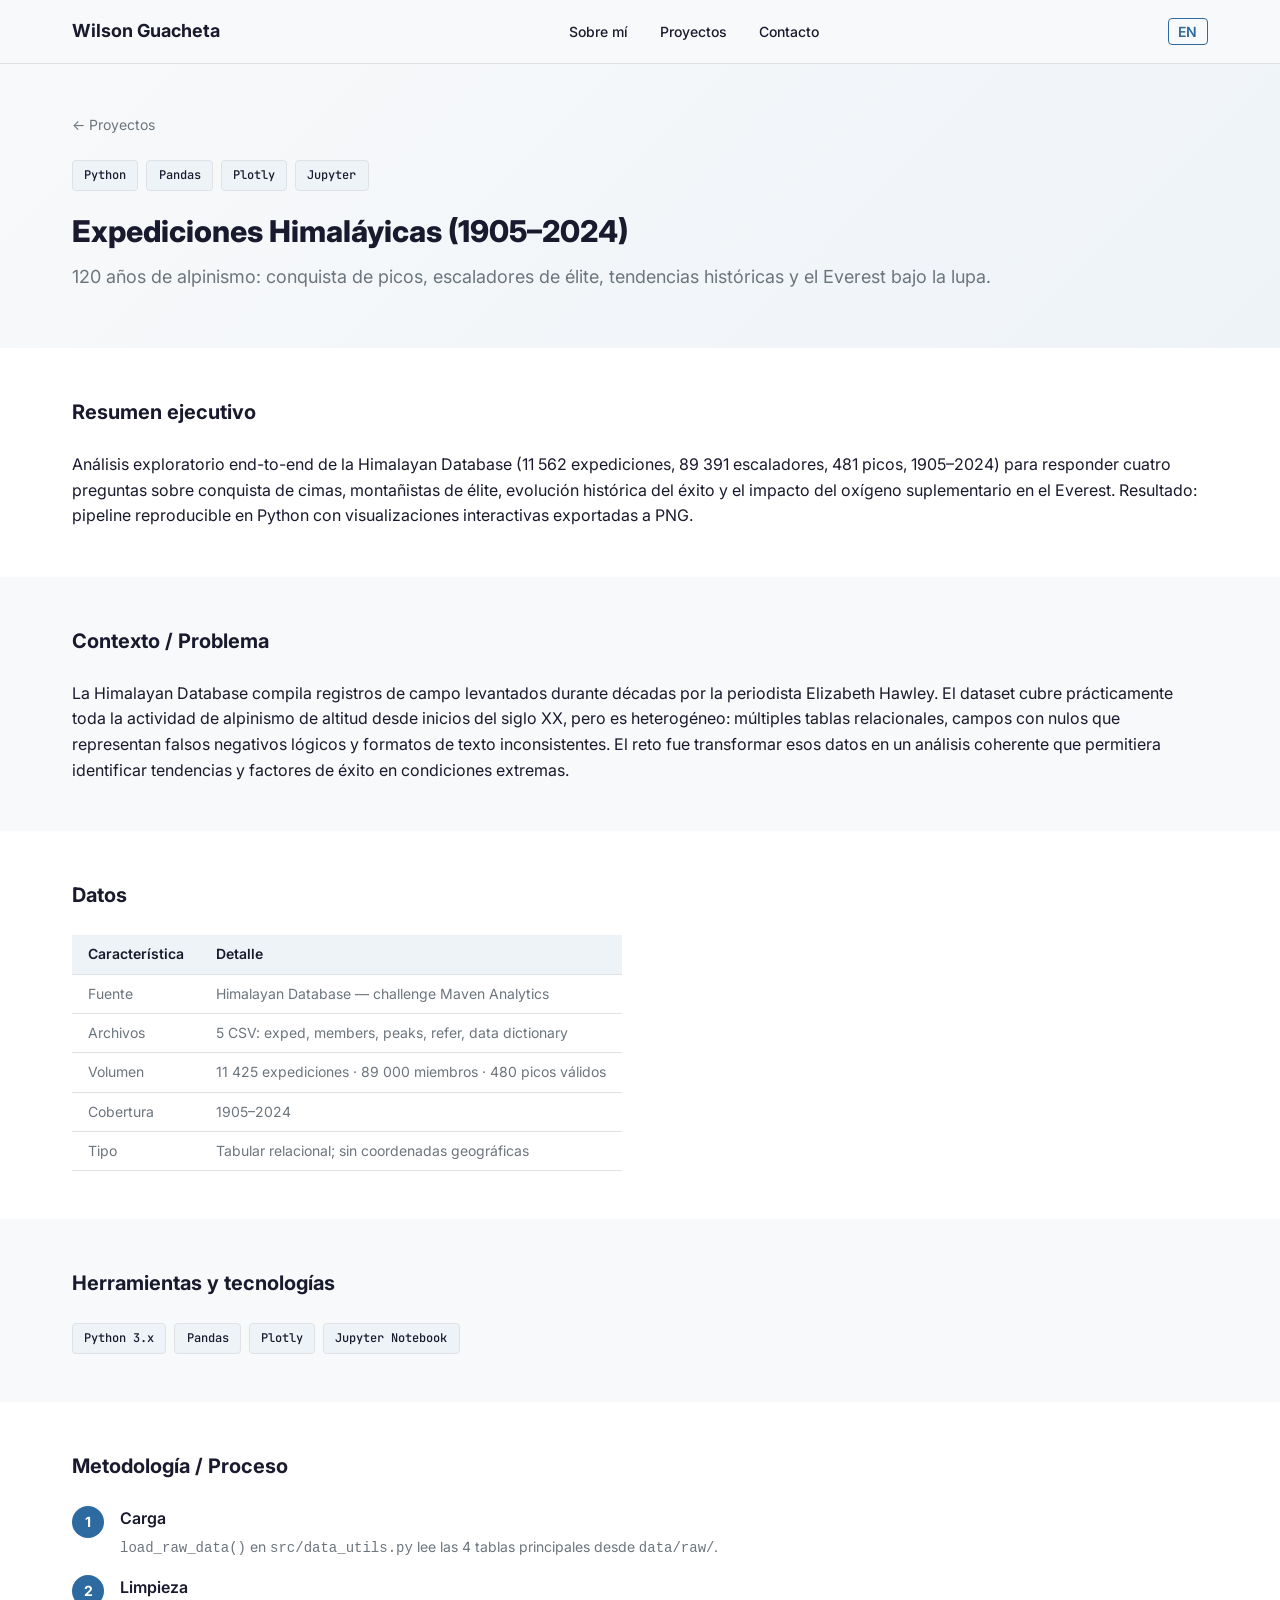
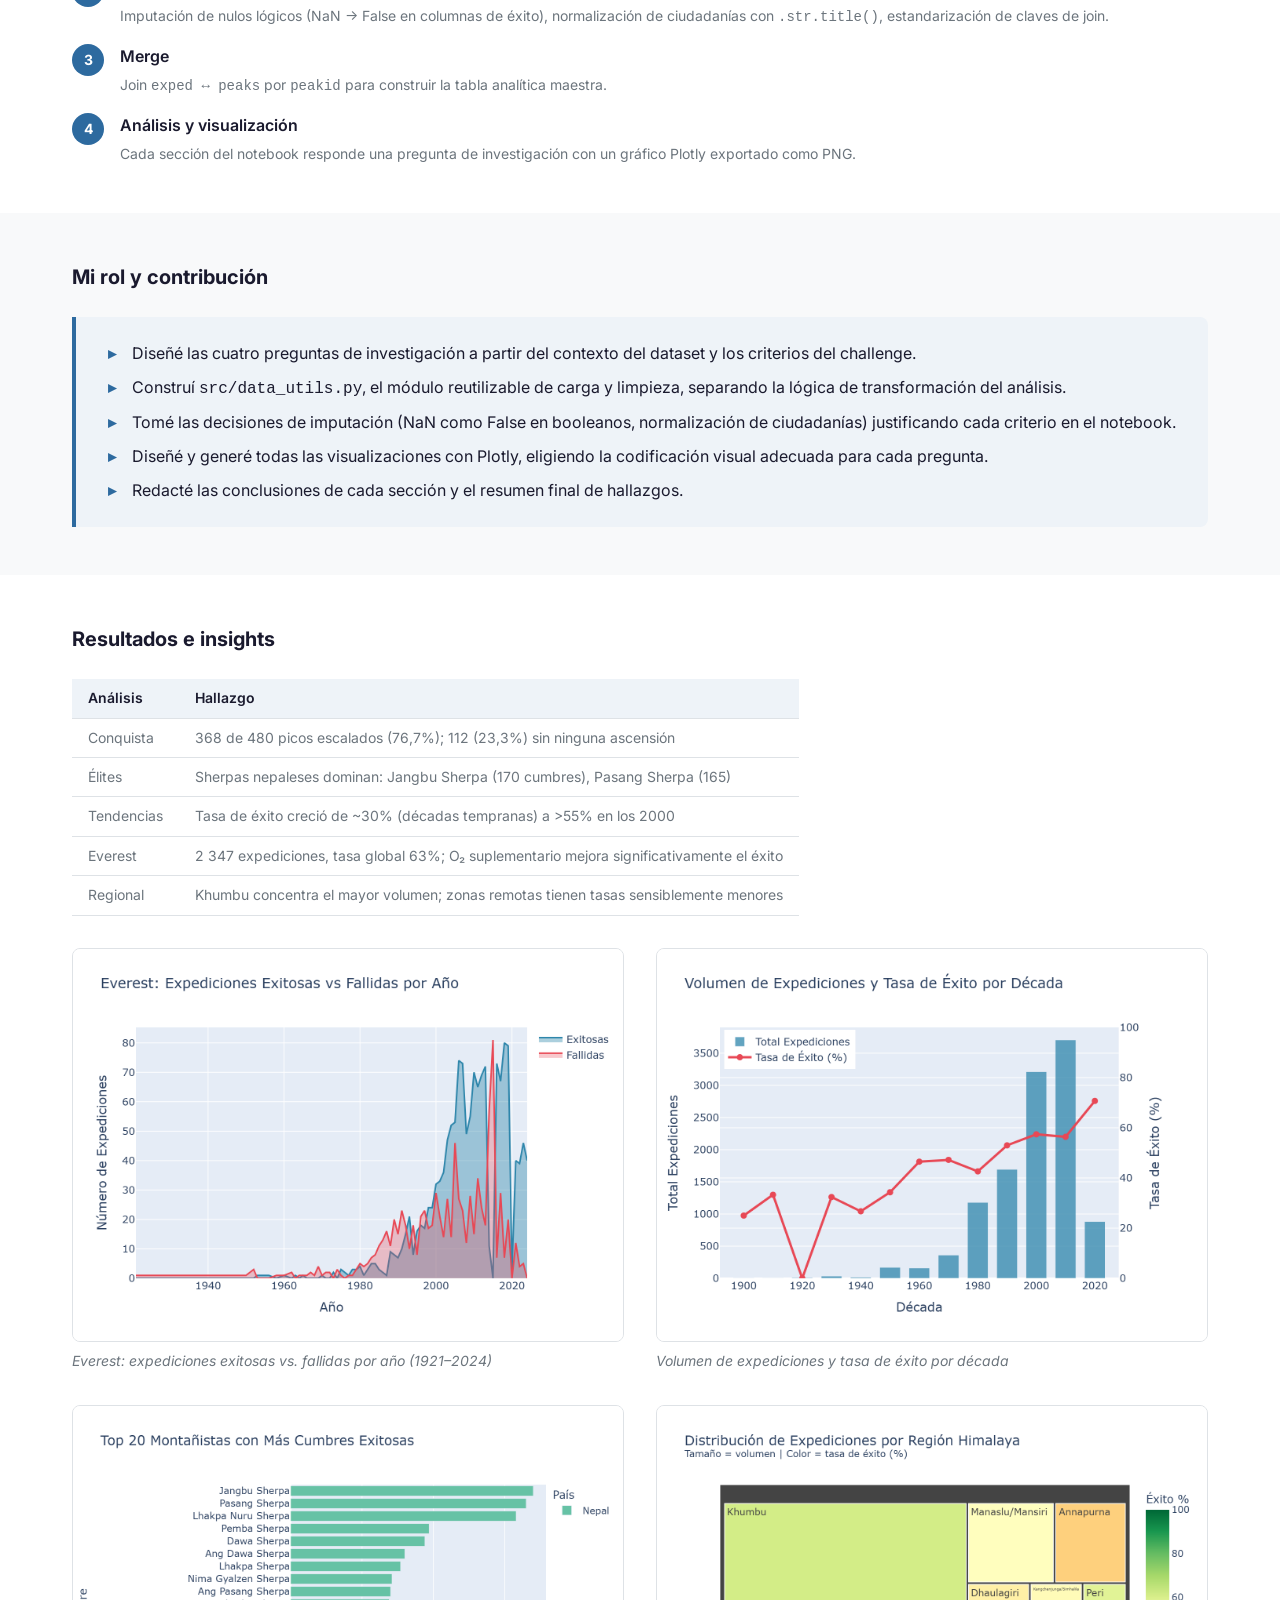
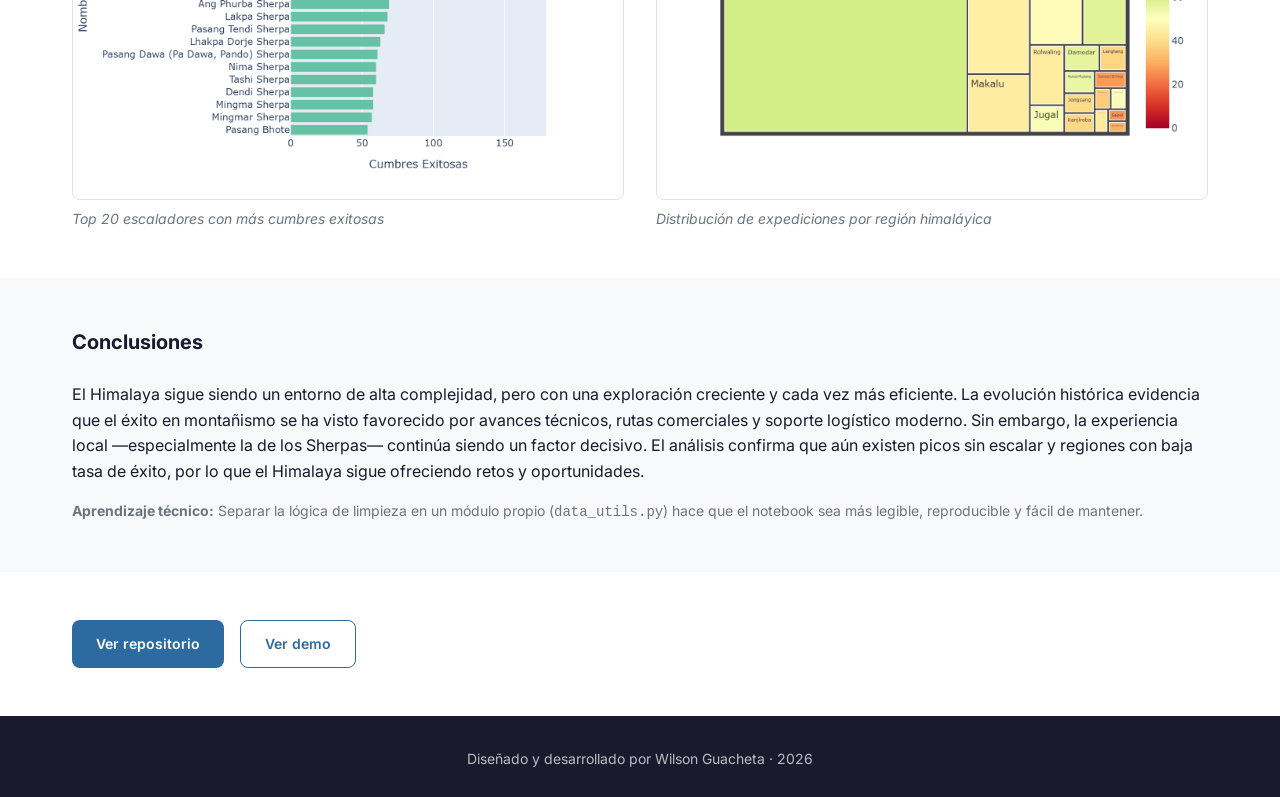
==== projects/proyecto-1.html @ d0954f60 "Initial commit: My portfolio in GitHub Pages" ====
<!DOCTYPE html>
<html lang="es">
<head>
  <meta charset="UTF-8" />
  <meta name="viewport" content="width=device-width, initial-scale=1.0" />
  <meta name="description" content="Caso de estudio: Análisis de 120 años de expediciones himaláyicas (1905–2024) con Python, Pandas y Plotly." />
  <title>Expediciones Himaláyicas — Wilson Guacheta</title>
  <link rel="preconnect" href="https://fonts.googleapis.com" />
  <link rel="preconnect" href="https://fonts.gstatic.com" crossorigin />
  <link href="https://fonts.googleapis.com/css2?family=Inter:wght@400;500;600;700;800&family=JetBrains+Mono:wght@400;500&display=swap" rel="stylesheet" />
  <link rel="stylesheet" href="../assets/css/styles.css" />
</head>
<body>

  <a href="#main" class="skip-link">Saltar al contenido</a>

  <!-- NAV -->
  <nav class="nav" id="main-nav" aria-label="Navegación principal">
    <div class="container nav__inner">
      <a href="../index.html" class="nav__logo">Wilson Guacheta</a>
      <ul class="nav__links" role="list">
        <li><a href="../index.html#about"    data-i18n="nav.about">Sobre mí</a></li>
        <li><a href="../index.html#projects" data-i18n="nav.projects">Proyectos</a></li>
        <li><a href="../index.html#contact"  data-i18n="nav.contact">Contacto</a></li>
      </ul>
      <div class="nav__actions">
        <button id="lang-toggle" aria-label="Switch language">EN</button>
        <button class="nav__hamburger" id="nav-hamburger" aria-expanded="false" aria-label="Abrir menú">
          <span></span><span></span><span></span>
        </button>
      </div>
    </div>
  </nav>

  <main id="main">

    <!-- HERO DEL CASO -->
    <header class="case-hero">
      <div class="container">
        <a href="../index.html#projects" class="case-hero__back" data-i18n="case.back">← Proyectos</a>
        <div class="badge-group" style="margin-bottom: 1rem;">
          <span class="badge">Python</span>
          <span class="badge">Pandas</span>
          <span class="badge">Plotly</span>
          <span class="badge">Jupyter</span>
        </div>
        <h1 class="case-hero__title">Expediciones Himaláyicas (1905–2024)</h1>
        <p class="case-hero__tagline">120 años de alpinismo: conquista de picos, escaladores de élite, tendencias históricas y el Everest bajo la lupa.</p>
      </div>
    </header>

    <!-- 1. RESUMEN EJECUTIVO -->
    <section class="case-section">
      <div class="container">
        <h2 class="case-section__title" data-i18n="case.summary">Resumen ejecutivo</h2>
        <p>Análisis exploratorio end-to-end de la Himalayan Database (11 562 expediciones, 89 391 escaladores, 481 picos, 1905–2024) para responder cuatro preguntas sobre conquista de cimas, montañistas de élite, evolución histórica del éxito y el impacto del oxígeno suplementario en el Everest. Resultado: pipeline reproducible en Python con visualizaciones interactivas exportadas a PNG.</p>
      </div>
    </section>

    <!-- 2. CONTEXTO / PROBLEMA -->
    <section class="case-section">
      <div class="container">
        <h2 class="case-section__title" data-i18n="case.context">Contexto / Problema</h2>
        <p>La Himalayan Database compila registros de campo levantados durante décadas por la periodista Elizabeth Hawley. El dataset cubre prácticamente toda la actividad de alpinismo de altitud desde inicios del siglo XX, pero es heterogéneo: múltiples tablas relacionales, campos con nulos que representan falsos negativos lógicos y formatos de texto inconsistentes. El reto fue transformar esos datos en un análisis coherente que permitiera identificar tendencias y factores de éxito en condiciones extremas.</p>
      </div>
    </section>

    <!-- 3. DATOS -->
    <section class="case-section">
      <div class="container">
        <h2 class="case-section__title" data-i18n="case.data">Datos</h2>
        <div style="overflow-x: auto;">
          <table class="data-table">
            <thead>
              <tr><th>Característica</th><th>Detalle</th></tr>
            </thead>
            <tbody>
              <tr><td>Fuente</td><td>Himalayan Database — challenge Maven Analytics</td></tr>
              <tr><td>Archivos</td><td>5 CSV: exped, members, peaks, refer, data dictionary</td></tr>
              <tr><td>Volumen</td><td>11 425 expediciones · 89 000 miembros · 480 picos válidos</td></tr>
              <tr><td>Cobertura</td><td>1905–2024</td></tr>
              <tr><td>Tipo</td><td>Tabular relacional; sin coordenadas geográficas</td></tr>
            </tbody>
          </table>
        </div>
      </div>
    </section>

    <!-- 4. HERRAMIENTAS -->
    <section class="case-section">
      <div class="container">
        <h2 class="case-section__title" data-i18n="case.tools">Herramientas y tecnologías</h2>
        <div class="badge-group">
          <span class="badge">Python 3.x</span>
          <span class="badge">Pandas</span>
          <span class="badge">Plotly</span>
          <span class="badge">Jupyter Notebook</span>
        </div>
      </div>
    </section>

    <!-- 5. METODOLOGÍA -->
    <section class="case-section">
      <div class="container">
        <h2 class="case-section__title" data-i18n="case.method">Metodología / Proceso</h2>
        <div class="steps">
          <div class="step">
            <div class="step__number">1</div>
            <div class="step__content">
              <p class="step__label">Carga</p>
              <p class="step__desc"><code>load_raw_data()</code> en <code>src/data_utils.py</code> lee las 4 tablas principales desde <code>data/raw/</code>.</p>
            </div>
          </div>
          <div class="step">
            <div class="step__number">2</div>
            <div class="step__content">
              <p class="step__label">Limpieza</p>
              <p class="step__desc">Imputación de nulos lógicos (NaN → False en columnas de éxito), normalización de ciudadanías con <code>.str.title()</code>, estandarización de claves de join.</p>
            </div>
          </div>
          <div class="step">
            <div class="step__number">3</div>
            <div class="step__content">
              <p class="step__label">Merge</p>
              <p class="step__desc">Join <code>exped ↔ peaks</code> por <code>peakid</code> para construir la tabla analítica maestra.</p>
            </div>
          </div>
          <div class="step">
            <div class="step__number">4</div>
            <div class="step__content">
              <p class="step__label">Análisis y visualización</p>
              <p class="step__desc">Cada sección del notebook responde una pregunta de investigación con un gráfico Plotly exportado como PNG.</p>
            </div>
          </div>
        </div>
      </div>
    </section>

    <!-- 6. MI ROL -->
    <section class="case-section">
      <div class="container">
        <h2 class="case-section__title" data-i18n="case.role">Mi rol y contribución</h2>
        <div class="role-box">
          <ul>
            <li>Diseñé las cuatro preguntas de investigación a partir del contexto del dataset y los criterios del challenge.</li>
            <li>Construí <code>src/data_utils.py</code>, el módulo reutilizable de carga y limpieza, separando la lógica de transformación del análisis.</li>
            <li>Tomé las decisiones de imputación (NaN como False en booleanos, normalización de ciudadanías) justificando cada criterio en el notebook.</li>
            <li>Diseñé y generé todas las visualizaciones con Plotly, eligiendo la codificación visual adecuada para cada pregunta.</li>
            <li>Redacté las conclusiones de cada sección y el resumen final de hallazgos.</li>
          </ul>
        </div>
      </div>
    </section>

    <!-- 7. RESULTADOS -->
    <section class="case-section">
      <div class="container">
        <h2 class="case-section__title" data-i18n="case.results">Resultados e insights</h2>

        <div style="overflow-x: auto; margin-bottom: 2rem;">
          <table class="data-table">
            <thead>
              <tr><th>Análisis</th><th>Hallazgo</th></tr>
            </thead>
            <tbody>
              <tr><td>Conquista</td><td>368 de 480 picos escalados (76,7%); 112 (23,3%) sin ninguna ascensión</td></tr>
              <tr><td>Élites</td><td>Sherpas nepaleses dominan: Jangbu Sherpa (170 cumbres), Pasang Sherpa (165)</td></tr>
              <tr><td>Tendencias</td><td>Tasa de éxito creció de ~30% (décadas tempranas) a >55% en los 2000</td></tr>
              <tr><td>Everest</td><td>2 347 expediciones, tasa global 63%; O₂ suplementario mejora significativamente el éxito</td></tr>
              <tr><td>Regional</td><td>Khumbu concentra el mayor volumen; zonas remotas tienen tasas sensiblemente menores</td></tr>
            </tbody>
          </table>
        </div>

        <div class="results-grid">
          <div class="result-item">
            <img src="../assets/img/p1/everest_timeline.png" alt="Gráfico de área apilada: expediciones exitosas vs fallidas al Everest por año, 1921–2024" loading="lazy" />
            <p class="result-caption">Everest: expediciones exitosas vs. fallidas por año (1921–2024)</p>
          </div>
          <div class="result-item">
            <img src="../assets/img/p1/temporal_trends.png" alt="Gráfico doble eje: barras de total de expediciones y línea de tasa de éxito por década" loading="lazy" />
            <p class="result-caption">Volumen de expediciones y tasa de éxito por década</p>
          </div>
          <div class="result-item">
            <img src="../assets/img/p1/elite_climbers.png" alt="Barras horizontales: top 20 montañistas con más cumbres, dominado por Sherpas nepaleses" loading="lazy" />
            <p class="result-caption">Top 20 escaladores con más cumbres exitosas</p>
          </div>
          <div class="result-item">
            <img src="../assets/img/p1/regional_treemap.png" alt="Treemap de regiones himaláyicas: tamaño = volumen de expediciones, color = tasa de éxito" loading="lazy" />
            <p class="result-caption">Distribución de expediciones por región himaláyica</p>
          </div>
        </div>
      </div>
    </section>

    <!-- 8. CONCLUSIONES -->
    <section class="case-section">
      <div class="container">
        <h2 class="case-section__title" data-i18n="case.conclusions">Conclusiones</h2>
        <p>El Himalaya sigue siendo un entorno de alta complejidad, pero con una exploración creciente y cada vez más eficiente. La evolución histórica evidencia que el éxito en montañismo se ha visto favorecido por avances técnicos, rutas comerciales y soporte logístico moderno. Sin embargo, la experiencia local —especialmente la de los Sherpas— continúa siendo un factor decisivo. El análisis confirma que aún existen picos sin escalar y regiones con baja tasa de éxito, por lo que el Himalaya sigue ofreciendo retos y oportunidades.</p>
        <p style="margin-top: 1rem; color: var(--color-text-muted); font-size: 0.875rem;"><strong>Aprendizaje técnico:</strong> Separar la lógica de limpieza en un módulo propio (<code>data_utils.py</code>) hace que el notebook sea más legible, reproducible y fácil de mantener.</p>
      </div>
    </section>

    <!-- 9. ENLACES -->
    <section class="case-section">
      <div class="container">
        <div class="case-links">
          <a href="#" class="btn btn--primary" target="_blank" rel="noopener" data-i18n="case.links">Ver repositorio</a>
          <a href="#" class="btn btn--outline" target="_blank" rel="noopener" data-i18n="case.demo">Ver notebook</a>
        </div>
      </div>
    </section>

  </main>

  <footer class="footer">
    <div class="container">
      <p><span data-i18n="footer.copy">Wilson Guacheta</span> · <span id="year"></span></p>
    </div>
  </footer>

  <script src="../assets/js/main.js"></script>
</body>
</html>
---- assets/css/styles.css ----
/* ============================================================
   TOKENS
   ============================================================ */
:root {
  /* Colors */
  --color-bg:           #F8F9FA;
  --color-bg-alt:       #EEF3F8;
  --color-surface:      #FFFFFF;
  --color-text:         #1A1A2E;
  --color-text-muted:   #6C757D;
  --color-accent:       #2D6A9F;
  --color-accent-hover: #245A8A;
  --color-border:       #DEE2E6;

  /* Typography */
  --font-primary: 'Inter', sans-serif;
  --font-mono:    'JetBrains Mono', 'Fira Code', monospace;

  --text-xs:   0.75rem;
  --text-sm:   0.875rem;
  --text-base: 1rem;
  --text-lg:   1.125rem;
  --text-xl:   1.25rem;
  --text-2xl:  1.5rem;
  --text-3xl:  1.875rem;
  --text-4xl:  2.25rem;

  /* Spacing */
  --space-xs:  0.25rem;
  --space-sm:  0.5rem;
  --space-md:  1rem;
  --space-lg:  1.5rem;
  --space-xl:  2rem;
  --space-2xl: 3rem;
  --space-3xl: 4rem;

  /* Shape */
  --radius-sm: 4px;
  --radius-md: 8px;
  --radius-lg: 16px;

  /* Layout */
  --max-width:  1200px;
  --nav-height: 64px;

  /* Transitions */
  --transition: 0.2s ease;
}

/* ============================================================
   RESET
   ============================================================ */
*, *::before, *::after { box-sizing: border-box; margin: 0; padding: 0; }

html { scroll-behavior: smooth; font-size: 16px; }

body {
  font-family: var(--font-primary);
  background-color: var(--color-bg);
  color: var(--color-text);
  line-height: 1.6;
  -webkit-font-smoothing: antialiased;
}

img { max-width: 100%; height: auto; display: block; }

a { color: var(--color-accent); text-decoration: none; transition: color var(--transition); }
a:hover { color: var(--color-accent-hover); }

ul, ol { list-style: none; }

/* ============================================================
   LAYOUT
   ============================================================ */
.container {
  width: 100%;
  max-width: var(--max-width);
  margin-inline: auto;
  padding-inline: var(--space-md);
}

section { padding-block: var(--space-3xl); }

.section-title {
  font-size: var(--text-2xl);
  font-weight: 700;
  margin-bottom: var(--space-xl);
  position: relative;
}

.section-title::after {
  content: '';
  display: block;
  width: 40px;
  height: 3px;
  background: var(--color-accent);
  margin-top: var(--space-xs);
  border-radius: 2px;
}

/* ============================================================
   NAVIGATION
   ============================================================ */
.nav {
  position: fixed;
  top: 0;
  inset-inline: 0;
  height: var(--nav-height);
  background: rgba(248, 249, 250, 0.95);
  backdrop-filter: blur(8px);
  border-bottom: 1px solid var(--color-border);
  z-index: 1000;
}

.nav__inner {
  display: flex;
  align-items: center;
  justify-content: space-between;
  height: 100%;
}

.nav__logo {
  font-weight: 700;
  font-size: var(--text-lg);
  color: var(--color-text);
}

.nav__links {
  display: flex;
  gap: var(--space-xl);
  align-items: center;
}

.nav__links a {
  font-size: var(--text-sm);
  font-weight: 500;
  color: var(--color-text);
  transition: color var(--transition);
}

.nav__links a:hover { color: var(--color-accent); }

.nav__actions {
  display: flex;
  align-items: center;
  gap: var(--space-sm);
}

#lang-toggle {
  font-family: var(--font-primary);
  font-size: var(--text-sm);
  font-weight: 600;
  background: transparent;
  border: 1.5px solid var(--color-accent);
  color: var(--color-accent);
  padding: 0.25rem 0.6rem;
  border-radius: var(--radius-sm);
  cursor: pointer;
  transition: background var(--transition), color var(--transition);
}

#lang-toggle:hover {
  background: var(--color-accent);
  color: #fff;
}

/* Hamburger */
.nav__hamburger {
  display: none;
  flex-direction: column;
  gap: 5px;
  background: none;
  border: none;
  cursor: pointer;
  padding: var(--space-xs);
}

.nav__hamburger span {
  display: block;
  width: 24px;
  height: 2px;
  background: var(--color-text);
  border-radius: 2px;
  transition: transform var(--transition), opacity var(--transition);
}

/* Mobile nav open state */
.nav--open .nav__links {
  display: flex;
  flex-direction: column;
  position: absolute;
  top: var(--nav-height);
  inset-inline: 0;
  background: var(--color-surface);
  border-bottom: 1px solid var(--color-border);
  padding: var(--space-lg) var(--space-md);
  gap: var(--space-lg);
}

.nav--open .nav__hamburger span:nth-child(1) { transform: translateY(7px) rotate(45deg); }
.nav--open .nav__hamburger span:nth-child(2) { opacity: 0; }
.nav--open .nav__hamburger span:nth-child(3) { transform: translateY(-7px) rotate(-45deg); }

/* Scroll padding to account for fixed nav */
:target { scroll-margin-top: calc(var(--nav-height) + var(--space-lg)); }

/* Main content offset */
main { padding-top: var(--nav-height); }

/* ============================================================
   HERO
   ============================================================ */
.hero {
  min-height: calc(100vh - var(--nav-height));
  display: flex;
  align-items: center;
  background: linear-gradient(135deg, var(--color-bg) 0%, var(--color-bg-alt) 100%);
}

.hero__content { max-width: 700px; }

.hero__eyebrow {
  font-size: var(--text-sm);
  font-weight: 600;
  color: var(--color-accent);
  letter-spacing: 0.08em;
  text-transform: uppercase;
  margin-bottom: var(--space-sm);
}

.hero__title {
  font-size: clamp(var(--text-3xl), 5vw, var(--text-4xl));
  font-weight: 800;
  line-height: 1.15;
  margin-bottom: var(--space-md);
}

.hero__subtitle {
  font-size: var(--text-lg);
  color: var(--color-text-muted);
  margin-bottom: var(--space-2xl);
  max-width: 520px;
}

.hero__cta {
  display: flex;
  flex-wrap: wrap;
  gap: var(--space-md);
}

/* ============================================================
   BUTTONS
   ============================================================ */
.btn {
  display: inline-flex;
  align-items: center;
  gap: var(--space-xs);
  font-family: var(--font-primary);
  font-size: var(--text-sm);
  font-weight: 600;
  padding: 0.75rem 1.5rem;
  border-radius: var(--radius-md);
  border: none;
  cursor: pointer;
  transition: background var(--transition), color var(--transition),
              transform var(--transition), box-shadow var(--transition);
  min-height: 44px;
}

.btn--primary {
  background: var(--color-accent);
  color: #fff;
}

.btn--primary:hover {
  background: var(--color-accent-hover);
  color: #fff;
  transform: translateY(-1px);
  box-shadow: 0 4px 12px rgba(45, 106, 159, 0.3);
}

.btn--outline {
  background: transparent;
  color: var(--color-accent);
  border: 1.5px solid var(--color-accent);
}

.btn--outline:hover {
  background: var(--color-accent);
  color: #fff;
  transform: translateY(-1px);
}

/* ============================================================
   ABOUT
   ============================================================ */
.about { background: var(--color-surface); }

.about__grid {
  display: grid;
  gap: var(--space-2xl);
  align-items: center;
}

.about__photo {
  width: 200px;
  height: 200px;
  border-radius: 50%;
  object-fit: cover;
  border: 3px solid var(--color-accent);
  justify-self: center;
}

.about__text p {
  color: var(--color-text);
  margin-bottom: var(--space-md);
}

/* ============================================================
   SKILLS / BADGES
   ============================================================ */
.skills { background: var(--color-bg); }

.skills__groups { display: flex; flex-direction: column; gap: var(--space-lg); }

.skills__group-title {
  font-size: var(--text-sm);
  font-weight: 700;
  color: var(--color-text-muted);
  text-transform: uppercase;
  letter-spacing: 0.06em;
  margin-bottom: var(--space-sm);
}

.badge-group { display: flex; flex-wrap: wrap; gap: var(--space-sm); }

.badge {
  font-family: var(--font-mono);
  font-size: var(--text-xs);
  font-weight: 500;
  background: var(--color-bg-alt);
  color: var(--color-text);
  border: 1px solid var(--color-border);
  padding: 0.3rem 0.7rem;
  border-radius: var(--radius-sm);
  white-space: nowrap;
}

/* ============================================================
   PROJECTS
   ============================================================ */
.projects { background: var(--color-bg-alt); }

.projects__grid {
  display: grid;
  grid-template-columns: 1fr;
  gap: var(--space-xl);
}

.card {
  background: var(--color-surface);
  border-radius: var(--radius-lg);
  overflow: hidden;
  border: 1px solid var(--color-border);
  transition: transform var(--transition), box-shadow var(--transition);
  display: flex;
  flex-direction: column;
}

.card:hover {
  transform: translateY(-4px);
  box-shadow: 0 12px 32px rgba(26, 26, 46, 0.1);
}

.card__img {
  width: 100%;
  height: 200px;
  object-fit: cover;
  background: var(--color-bg-alt);
}

.card__img--placeholder {
  height: 200px;
  background: linear-gradient(135deg, var(--color-bg-alt) 0%, var(--color-border) 100%);
  display: flex;
  align-items: center;
  justify-content: center;
  color: var(--color-text-muted);
  font-size: var(--text-sm);
}

.card__body {
  padding: var(--space-lg);
  flex: 1;
  display: flex;
  flex-direction: column;
}

.card__tags {
  display: flex;
  flex-wrap: wrap;
  gap: var(--space-xs);
  margin-bottom: var(--space-md);
}

.card__title {
  font-size: var(--text-xl);
  font-weight: 700;
  margin-bottom: var(--space-sm);
  color: var(--color-text);
}

.card__desc {
  color: var(--color-text-muted);
  font-size: var(--text-sm);
  flex: 1;
  margin-bottom: var(--space-lg);
}

.card__footer { margin-top: auto; }

/* ============================================================
   CONTACT
   ============================================================ */
.contact { background: var(--color-surface); }

.contact__links {
  display: flex;
  flex-wrap: wrap;
  gap: var(--space-xl);
}

.contact__item {
  display: flex;
  align-items: center;
  gap: var(--space-sm);
  font-size: var(--text-base);
  color: var(--color-text);
  transition: color var(--transition);
}

.contact__item:hover { color: var(--color-accent); }

.contact__icon {
  width: 20px;
  height: 20px;
  flex-shrink: 0;
}

/* ============================================================
   FOOTER
   ============================================================ */
.footer {
  background: var(--color-text);
  color: rgba(255,255,255,0.7);
  text-align: center;
  padding-block: var(--space-xl);
  font-size: var(--text-sm);
}

.footer a { color: rgba(255,255,255,0.8); }
.footer a:hover { color: #fff; }

/* ============================================================
   CASE STUDY — used in projects/*.html
   ============================================================ */
.case-hero {
  background: linear-gradient(135deg, var(--color-bg) 0%, var(--color-bg-alt) 100%);
  padding-block: var(--space-2xl) var(--space-xl);
}

.case-hero__back {
  display: inline-flex;
  align-items: center;
  gap: var(--space-xs);
  font-size: var(--text-sm);
  color: var(--color-text-muted);
  margin-bottom: var(--space-lg);
  transition: color var(--transition);
}

.case-hero__back:hover { color: var(--color-accent); }

.case-hero__title {
  font-size: clamp(var(--text-2xl), 4vw, var(--text-3xl));
  font-weight: 800;
  margin-bottom: var(--space-sm);
}

.case-hero__tagline {
  font-size: var(--text-lg);
  color: var(--color-text-muted);
  margin-bottom: var(--space-lg);
}

.case-section { padding-block: var(--space-2xl); }
.case-section:nth-child(even) { background: var(--color-surface); }

.case-section__title {
  font-size: var(--text-xl);
  font-weight: 700;
  margin-bottom: var(--space-lg);
  color: var(--color-text);
}

/* "Mi rol" highlight box */
.role-box {
  background: var(--color-bg-alt);
  border-left: 4px solid var(--color-accent);
  border-radius: 0 var(--radius-md) var(--radius-md) 0;
  padding: var(--space-lg) var(--space-xl);
}

.role-box ul { display: flex; flex-direction: column; gap: var(--space-sm); }

.role-box li {
  position: relative;
  padding-left: var(--space-lg);
  color: var(--color-text);
  font-size: var(--text-base);
}

.role-box li::before {
  content: '▸';
  position: absolute;
  left: 0;
  color: var(--color-accent);
  font-weight: 700;
}

/* Data table */
.data-table {
  width: 100%;
  border-collapse: collapse;
  font-size: var(--text-sm);
  overflow-x: auto;
  display: block;
}

.data-table th,
.data-table td {
  padding: var(--space-sm) var(--space-md);
  text-align: left;
  border-bottom: 1px solid var(--color-border);
}

.data-table th {
  font-weight: 600;
  background: var(--color-bg-alt);
  color: var(--color-text);
}

.data-table td { color: var(--color-text-muted); }

/* Steps list */
.steps { display: flex; flex-direction: column; gap: var(--space-md); }

.step {
  display: flex;
  gap: var(--space-md);
  align-items: flex-start;
}

.step__number {
  flex-shrink: 0;
  width: 32px;
  height: 32px;
  background: var(--color-accent);
  color: #fff;
  border-radius: 50%;
  display: flex;
  align-items: center;
  justify-content: center;
  font-size: var(--text-sm);
  font-weight: 700;
}

.step__content { flex: 1; }

.step__label { font-weight: 600; margin-bottom: var(--space-xs); }

.step__desc { color: var(--color-text-muted); font-size: var(--text-sm); }

/* Result images */
.results-grid {
  display: grid;
  gap: var(--space-xl);
}

.result-item img {
  border-radius: var(--radius-md);
  border: 1px solid var(--color-border);
}

.result-caption {
  font-size: var(--text-sm);
  color: var(--color-text-muted);
  margin-top: var(--space-sm);
  font-style: italic;
}

/* Iframe maps */
.map-container {
  border-radius: var(--radius-md);
  overflow: hidden;
  border: 1px solid var(--color-border);
}

.map-container iframe {
  display: block;
  width: 100%;
}

/* Case study links */
.case-links {
  display: flex;
  flex-wrap: wrap;
  gap: var(--space-md);
}

/* ============================================================
   RESPONSIVE — TABLET (≥ 768px)
   ============================================================ */
@media (min-width: 768px) {
  .container { padding-inline: var(--space-xl); }

  .projects__grid { grid-template-columns: repeat(2, 1fr); }

  .about__grid {
    grid-template-columns: auto 1fr;
  }

  .results-grid { grid-template-columns: repeat(2, 1fr); }
}

/* ============================================================
   RESPONSIVE — DESKTOP (≥ 1024px)
   ============================================================ */
@media (min-width: 1024px) {
  .projects__grid { grid-template-columns: repeat(3, 1fr); }

  .results-grid { grid-template-columns: repeat(2, 1fr); }
}

/* ============================================================
   RESPONSIVE — MOBILE (< 768px)
   ============================================================ */
@media (max-width: 767px) {
  .nav__links { display: none; }
  .nav__hamburger { display: flex; }

  .hero__cta { flex-direction: column; }
  .hero__cta .btn { width: 100%; justify-content: center; }

  .contact__links { flex-direction: column; }

  .case-links { flex-direction: column; }
  .case-links .btn { width: 100%; justify-content: center; }
}

/* ============================================================
   ACCESSIBILITY
   ============================================================ */
.skip-link {
  position: absolute;
  top: -100%;
  left: var(--space-md);
  background: var(--color-accent);
  color: #fff;
  padding: 0.5rem 1rem;
  border-radius: 0 0 var(--radius-md) var(--radius-md);
  font-size: var(--text-sm);
  font-weight: 600;
  z-index: 9999;
  transition: top 0.15s ease;
}
.skip-link:focus { top: 0; }

:focus-visible {
  outline: 2px solid var(--color-accent);
  outline-offset: 3px;
  border-radius: var(--radius-sm);
}

@media (prefers-reduced-motion: reduce) {
  *, *::before, *::after { transition: none !important; animation: none !important; }
  html { scroll-behavior: auto; }
}
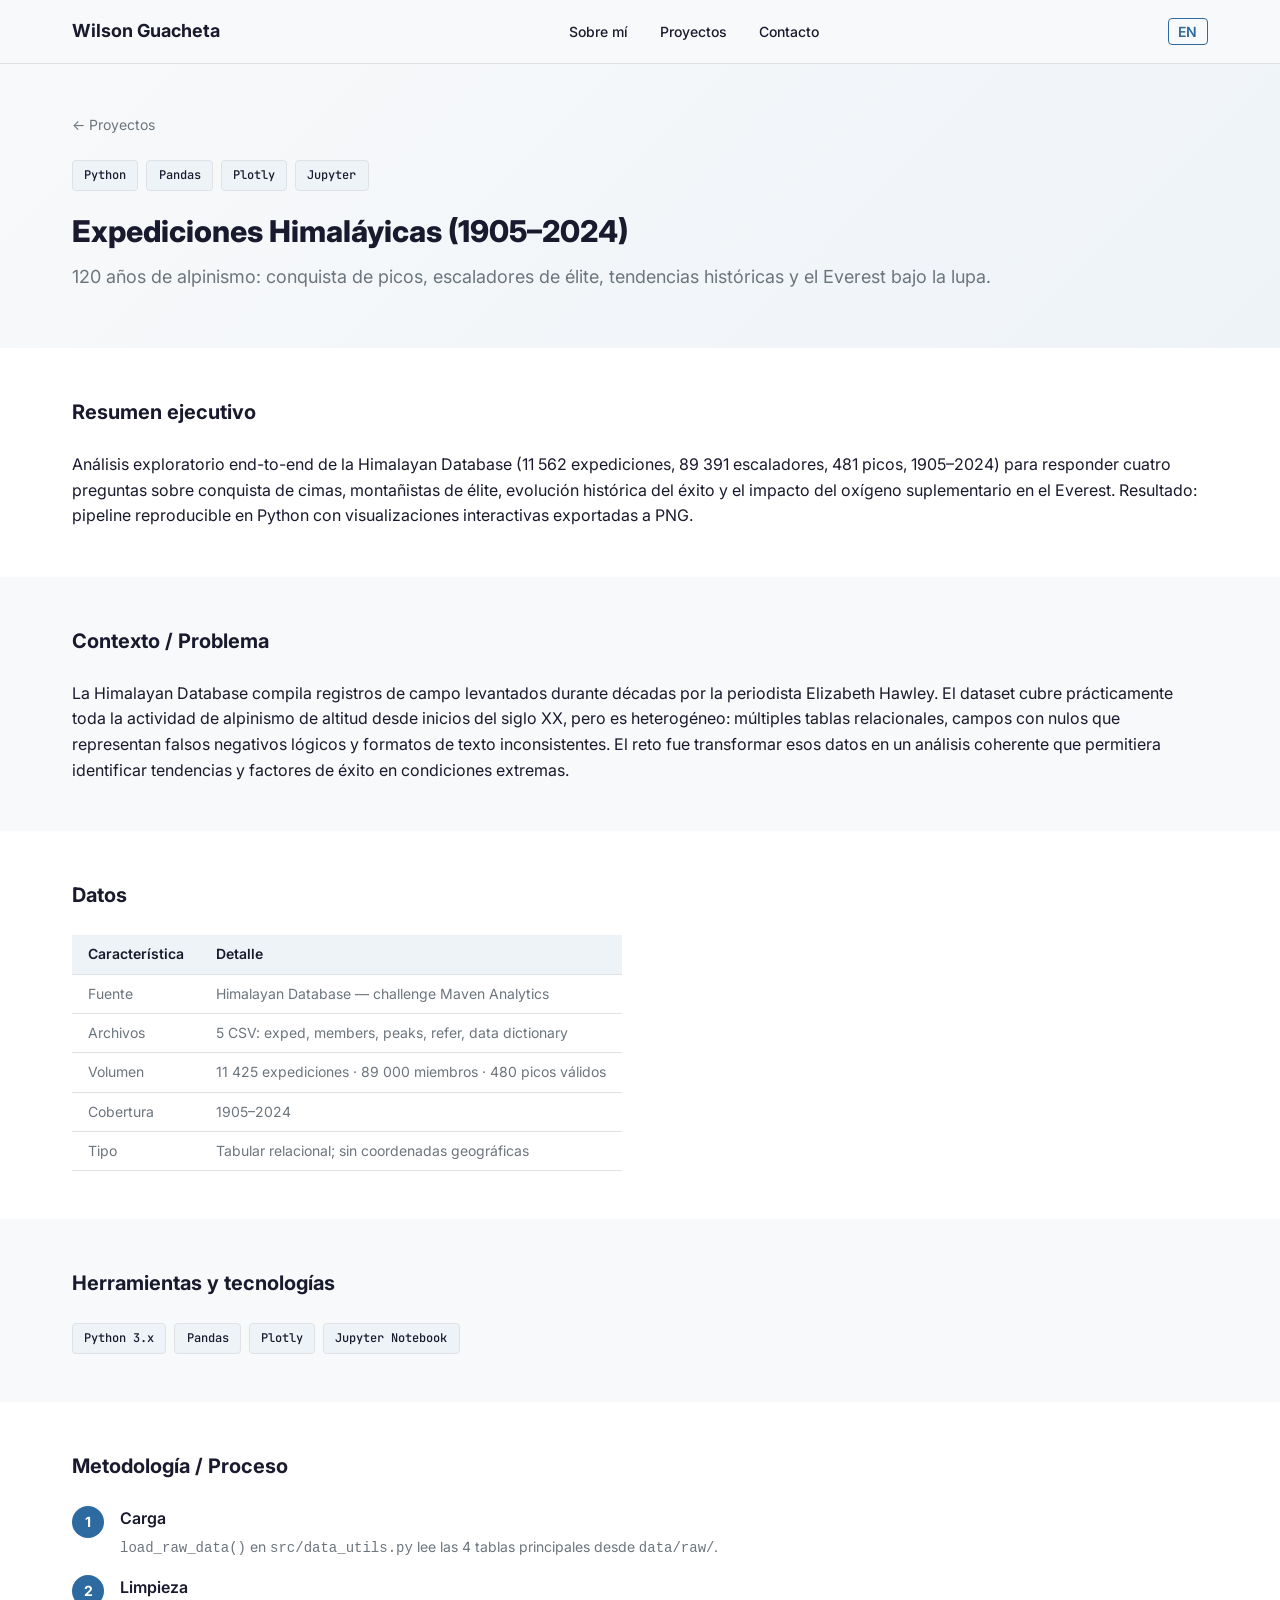
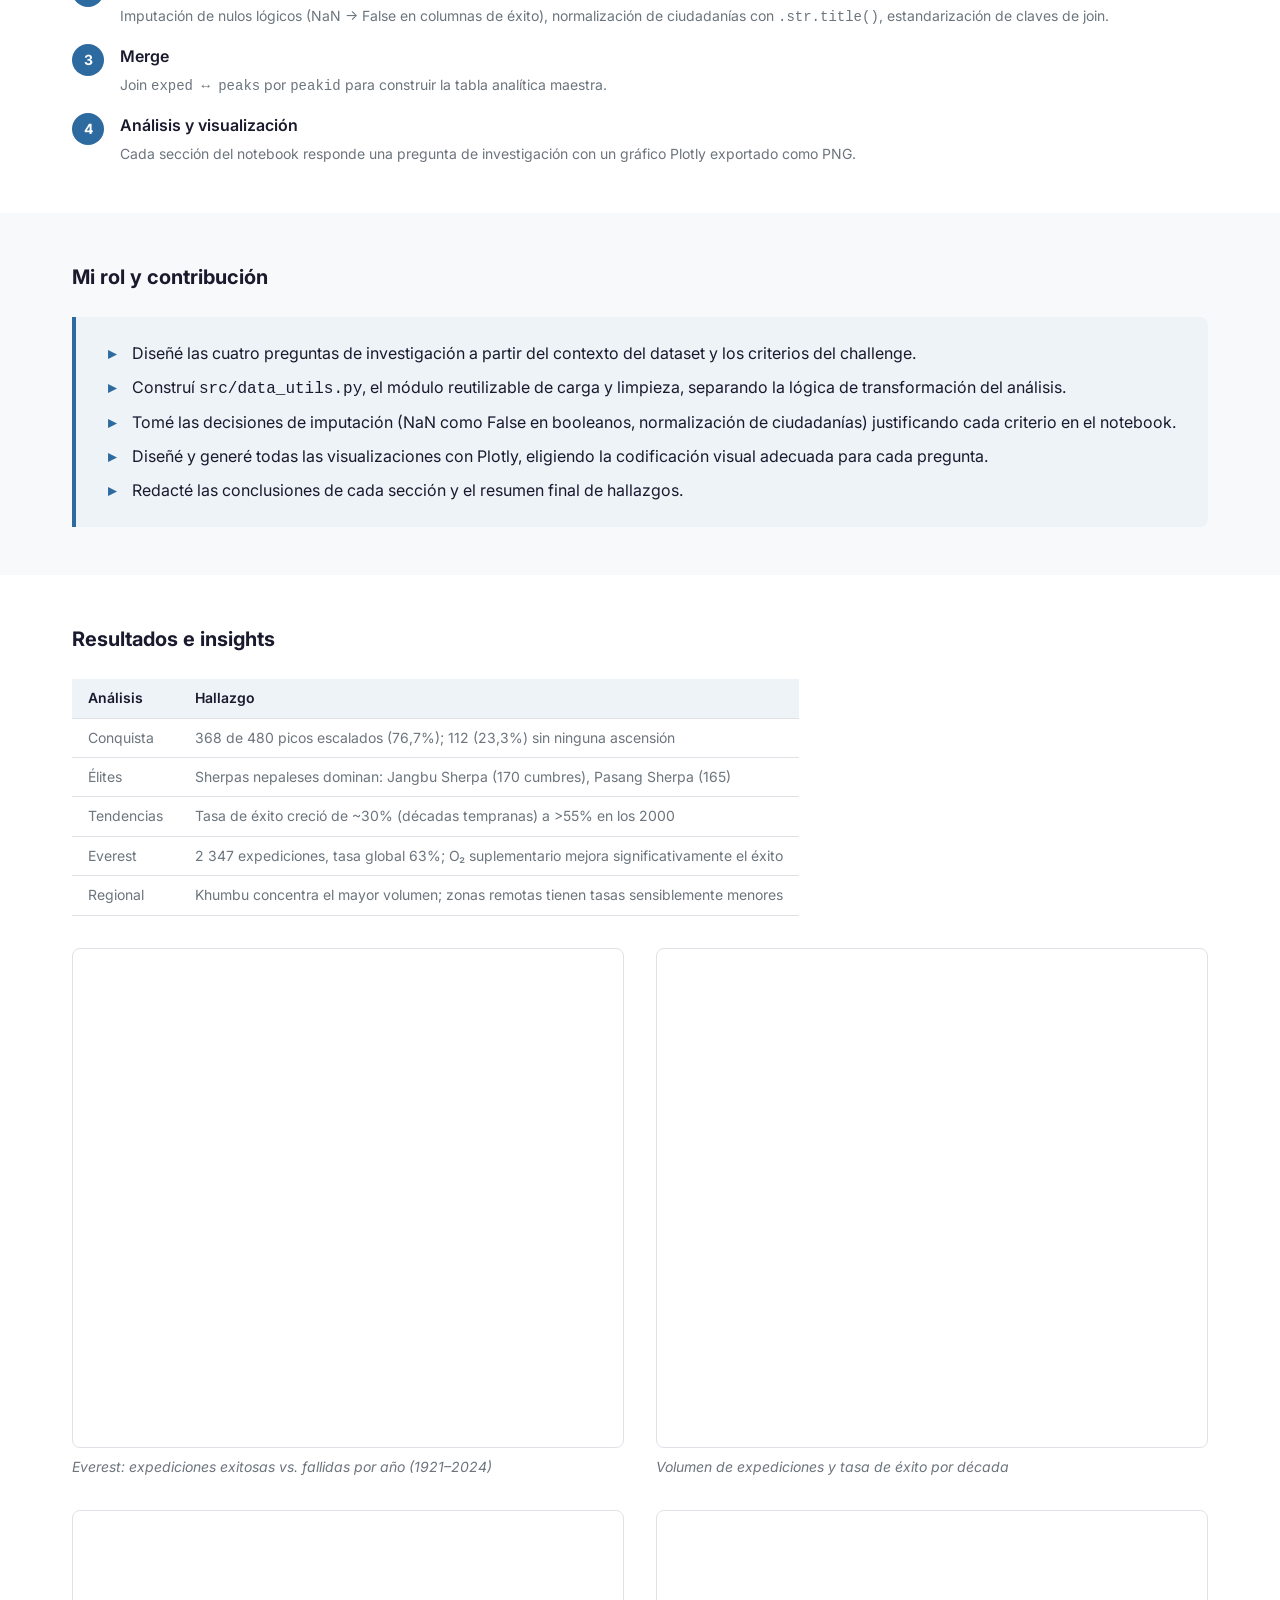
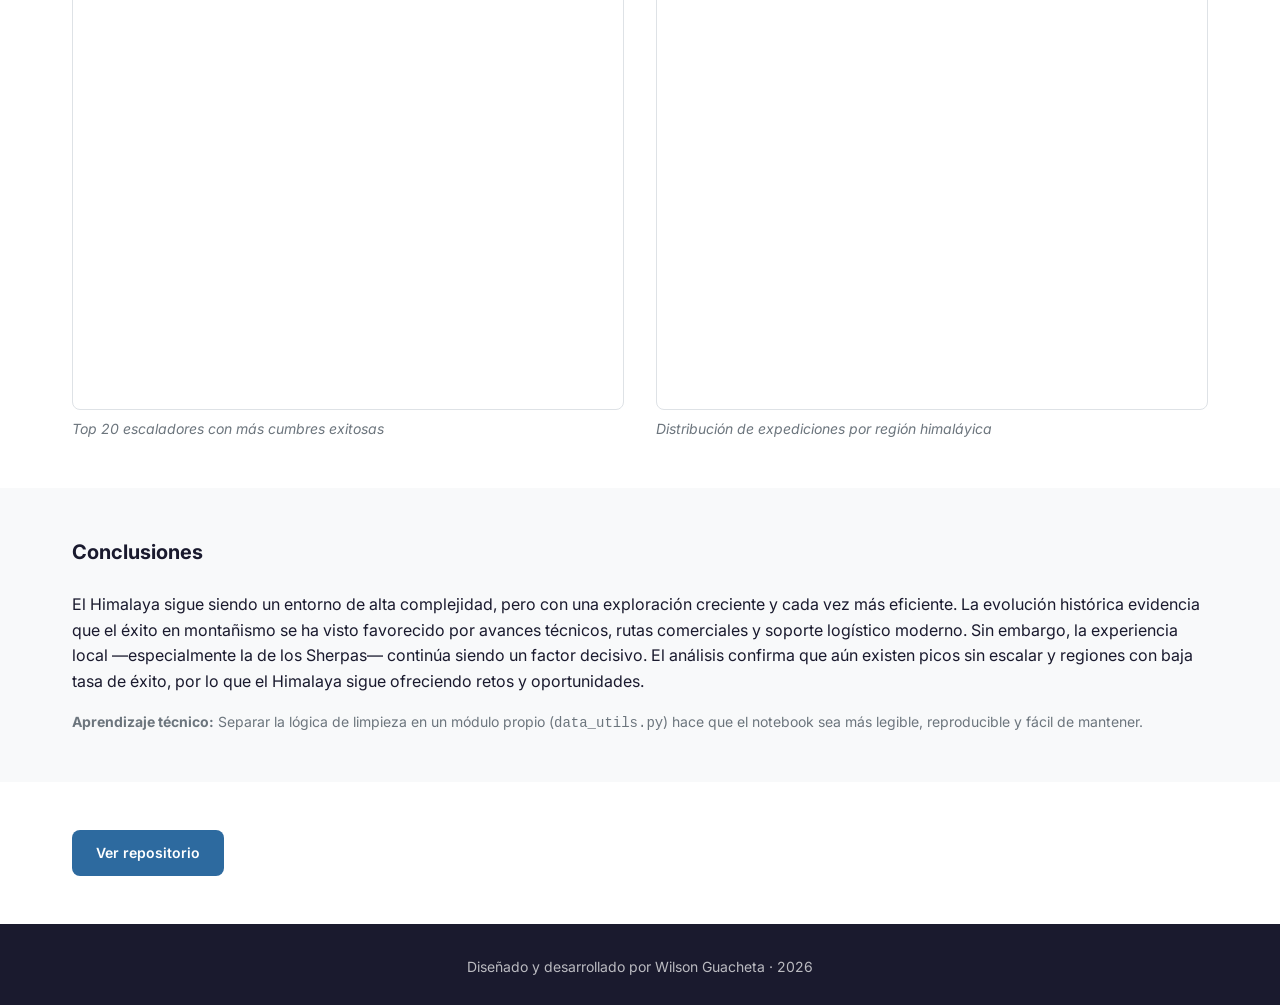
==== commit 31bcb7ac: "Add interactive assets" ====
--- a/projects/proyecto-1.html
+++ b/projects/proyecto-1.html
@@ -174,19 +174,27 @@
 
         <div class="results-grid">
           <div class="result-item">
-            <img src="../assets/img/p1/everest_timeline.png" alt="Gráfico de área apilada: expediciones exitosas vs fallidas al Everest por año, 1921–2024" loading="lazy" />
+            <div class="chart-container">
+              <iframe src="../assets/charts/p1/everest_timeline.html" loading="lazy" title="Everest: expediciones exitosas vs. fallidas por año, 1921–2024"></iframe>
+            </div>
             <p class="result-caption">Everest: expediciones exitosas vs. fallidas por año (1921–2024)</p>
           </div>
           <div class="result-item">
-            <img src="../assets/img/p1/temporal_trends.png" alt="Gráfico doble eje: barras de total de expediciones y línea de tasa de éxito por década" loading="lazy" />
+            <div class="chart-container">
+              <iframe src="../assets/charts/p1/temporal_trends.html" loading="lazy" title="Volumen de expediciones y tasa de éxito por década"></iframe>
+            </div>
             <p class="result-caption">Volumen de expediciones y tasa de éxito por década</p>
           </div>
           <div class="result-item">
-            <img src="../assets/img/p1/elite_climbers.png" alt="Barras horizontales: top 20 montañistas con más cumbres, dominado por Sherpas nepaleses" loading="lazy" />
+            <div class="chart-container">
+              <iframe src="../assets/charts/p1/elite_climbers.html" loading="lazy" title="Top 20 escaladores con más cumbres exitosas"></iframe>
+            </div>
             <p class="result-caption">Top 20 escaladores con más cumbres exitosas</p>
           </div>
           <div class="result-item">
-            <img src="../assets/img/p1/regional_treemap.png" alt="Treemap de regiones himaláyicas: tamaño = volumen de expediciones, color = tasa de éxito" loading="lazy" />
+            <div class="chart-container">
+              <iframe src="../assets/charts/p1/regional_treemap.html" loading="lazy" title="Distribución de expediciones por región himaláyica"></iframe>
+            </div>
             <p class="result-caption">Distribución de expediciones por región himaláyica</p>
           </div>
         </div>
@@ -206,8 +214,7 @@
     <section class="case-section">
       <div class="container">
         <div class="case-links">
-          <a href="#" class="btn btn--primary" target="_blank" rel="noopener" data-i18n="case.links">Ver repositorio</a>
-          <a href="#" class="btn btn--outline" target="_blank" rel="noopener" data-i18n="case.demo">Ver notebook</a>
+          <a href="https://github.com/wilsonguacheta/Himalayan_Climbing_Expeditions" class="btn btn--primary" target="_blank" rel="noopener" data-i18n="case.links">Ver repositorio</a>
         </div>
       </div>
     </section>
--- a/assets/css/styles.css
+++ b/assets/css/styles.css
@@ -592,6 +592,10 @@
   border: 1px solid var(--color-border);
 }
 
+.result-item--full {
+  grid-column: 1 / -1;
+}
+
 .result-caption {
   font-size: var(--text-sm);
   color: var(--color-text-muted);
@@ -599,7 +603,7 @@
   font-style: italic;
 }
 
-/* Iframe maps */
+/* Iframe maps (Folium) */
 .map-container {
   border-radius: var(--radius-md);
   overflow: hidden;
@@ -609,6 +613,22 @@
 .map-container iframe {
   display: block;
   width: 100%;
+}
+
+/* Iframe charts (Plotly) */
+.chart-container {
+  width: 100%;
+  height: 500px;
+  border-radius: var(--radius-md);
+  border: 1px solid var(--color-border);
+  overflow: hidden;
+}
+
+.chart-container iframe {
+  display: block;
+  width: 100%;
+  height: 100%;
+  border: none;
 }
 
 /* Case study links */
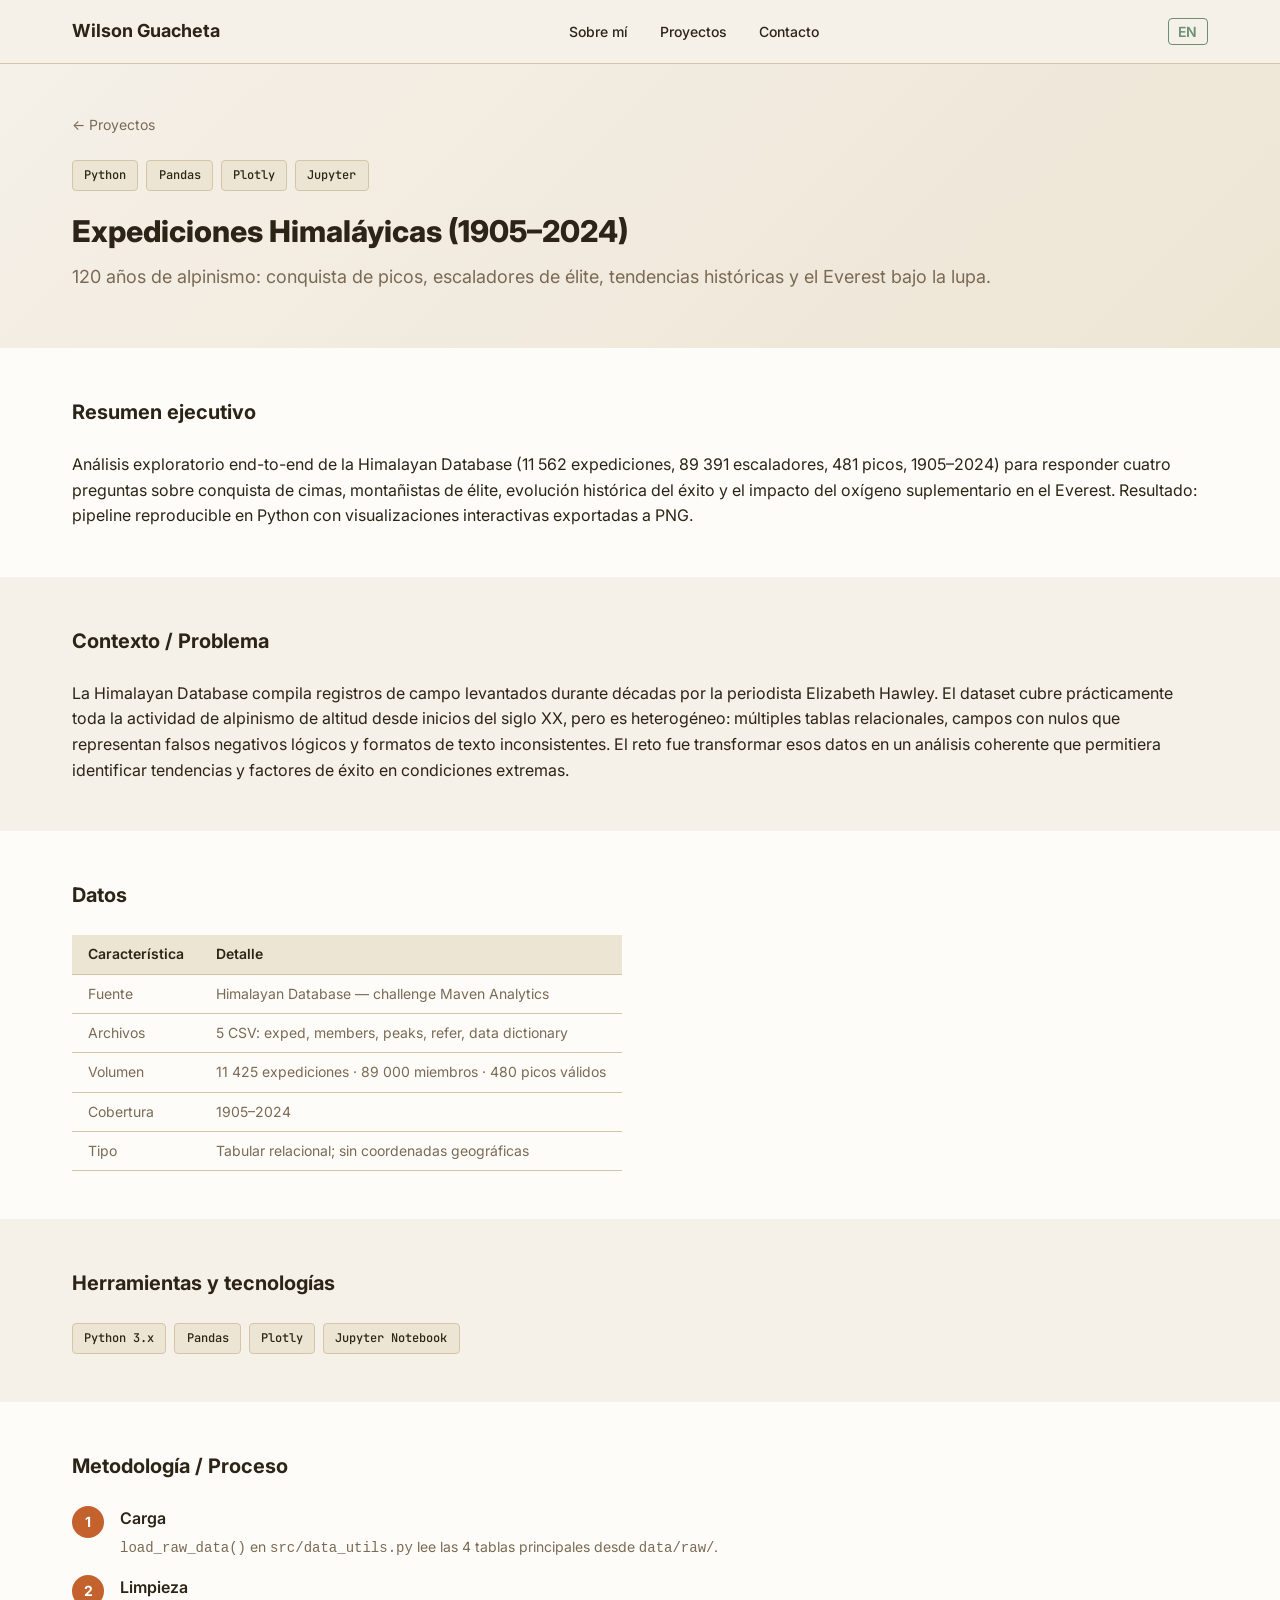
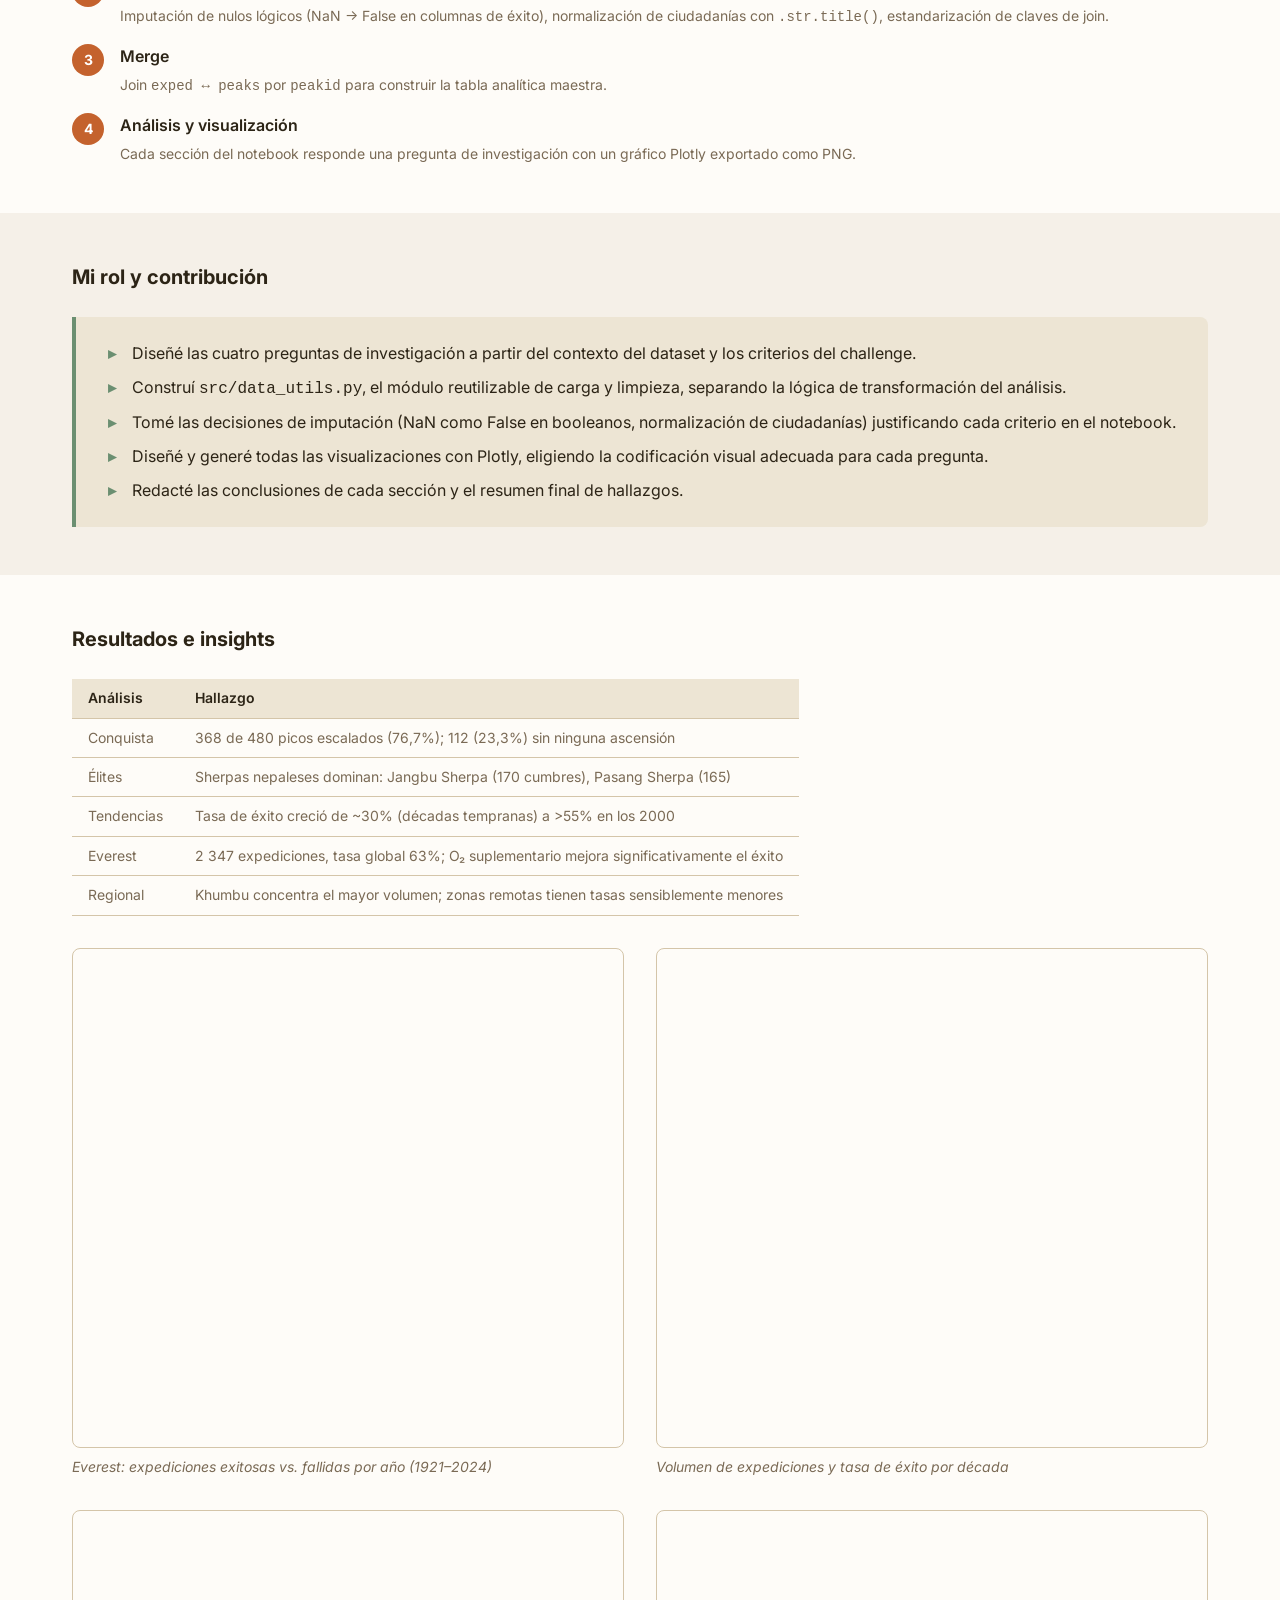
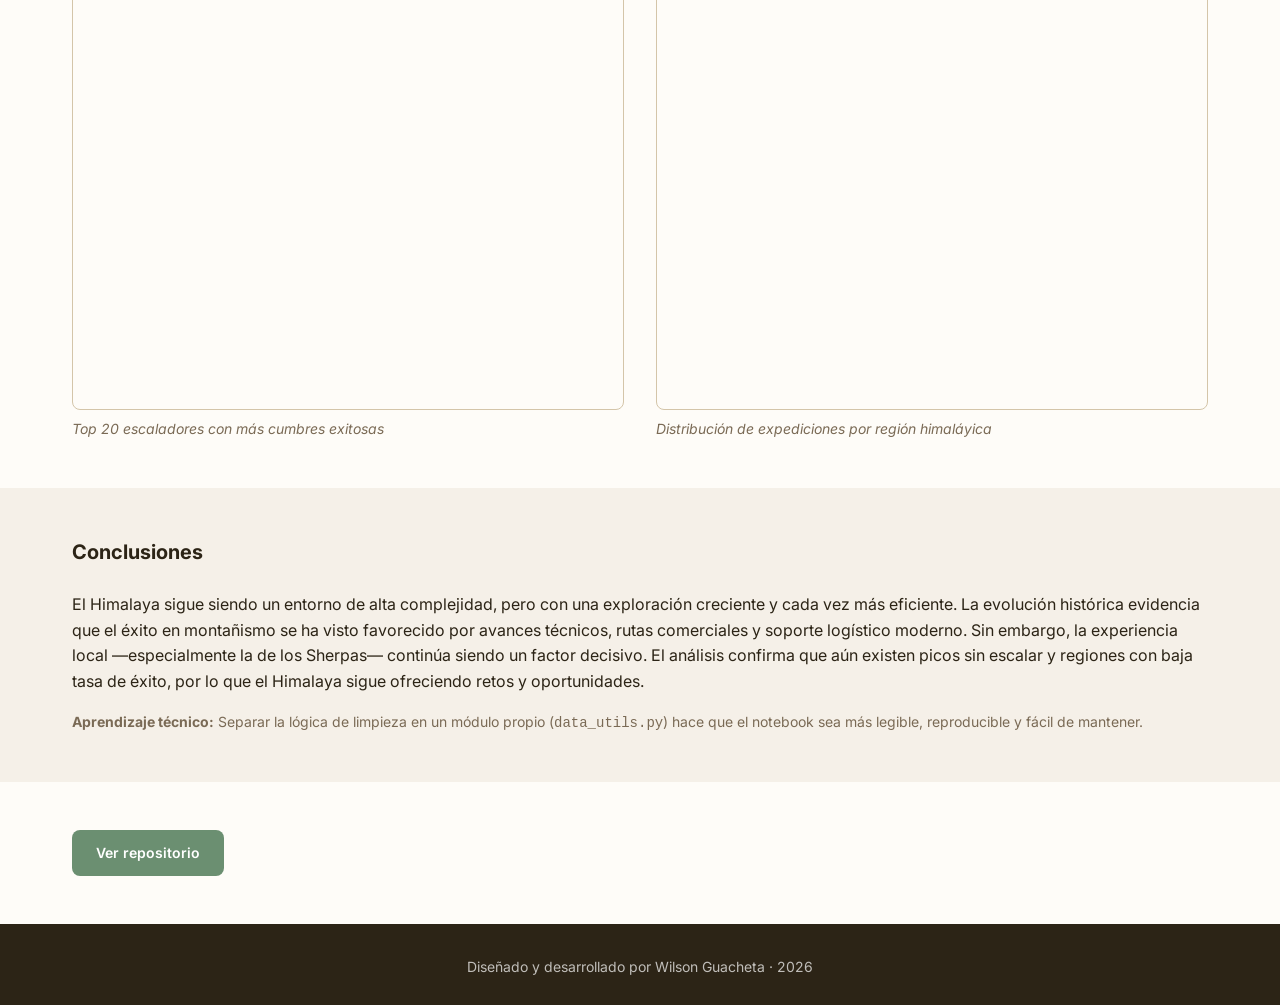
==== commit fa56d433: "Change style and traductions" ====
--- a/projects/proyecto-1.html
+++ b/projects/proyecto-1.html
@@ -44,8 +44,8 @@
           <span class="badge">Plotly</span>
           <span class="badge">Jupyter</span>
         </div>
-        <h1 class="case-hero__title">Expediciones Himaláyicas (1905–2024)</h1>
-        <p class="case-hero__tagline">120 años de alpinismo: conquista de picos, escaladores de élite, tendencias históricas y el Everest bajo la lupa.</p>
+        <h1 class="case-hero__title" data-i18n="p1.title">Expediciones Himaláyicas (1905–2024)</h1>
+        <p class="case-hero__tagline" data-i18n="p1.tagline">120 años de alpinismo: conquista de picos, escaladores de élite, tendencias históricas y el Everest bajo la lupa.</p>
       </div>
     </header>
 
@@ -72,7 +72,7 @@
         <div style="overflow-x: auto;">
           <table class="data-table">
             <thead>
-              <tr><th>Característica</th><th>Detalle</th></tr>
+              <tr><th data-i18n="table.characteristic">Característica</th><th data-i18n="table.detail">Detalle</th></tr>
             </thead>
             <tbody>
               <tr><td>Fuente</td><td>Himalayan Database — challenge Maven Analytics</td></tr>
@@ -107,28 +107,28 @@
           <div class="step">
             <div class="step__number">1</div>
             <div class="step__content">
-              <p class="step__label">Carga</p>
+              <p class="step__label" data-i18n="p1.step.load">Carga</p>
               <p class="step__desc"><code>load_raw_data()</code> en <code>src/data_utils.py</code> lee las 4 tablas principales desde <code>data/raw/</code>.</p>
             </div>
           </div>
           <div class="step">
             <div class="step__number">2</div>
             <div class="step__content">
-              <p class="step__label">Limpieza</p>
+              <p class="step__label" data-i18n="p1.step.clean">Limpieza</p>
               <p class="step__desc">Imputación de nulos lógicos (NaN → False en columnas de éxito), normalización de ciudadanías con <code>.str.title()</code>, estandarización de claves de join.</p>
             </div>
           </div>
           <div class="step">
             <div class="step__number">3</div>
             <div class="step__content">
-              <p class="step__label">Merge</p>
+              <p class="step__label" data-i18n="p1.step.merge">Merge</p>
               <p class="step__desc">Join <code>exped ↔ peaks</code> por <code>peakid</code> para construir la tabla analítica maestra.</p>
             </div>
           </div>
           <div class="step">
             <div class="step__number">4</div>
             <div class="step__content">
-              <p class="step__label">Análisis y visualización</p>
+              <p class="step__label" data-i18n="p1.step.analysis">Análisis y visualización</p>
               <p class="step__desc">Cada sección del notebook responde una pregunta de investigación con un gráfico Plotly exportado como PNG.</p>
             </div>
           </div>
@@ -160,7 +160,7 @@
         <div style="overflow-x: auto; margin-bottom: 2rem;">
           <table class="data-table">
             <thead>
-              <tr><th>Análisis</th><th>Hallazgo</th></tr>
+              <tr><th data-i18n="table.analysis">Análisis</th><th data-i18n="table.finding">Hallazgo</th></tr>
             </thead>
             <tbody>
               <tr><td>Conquista</td><td>368 de 480 picos escalados (76,7%); 112 (23,3%) sin ninguna ascensión</td></tr>
--- a/assets/css/styles.css
+++ b/assets/css/styles.css
@@ -2,15 +2,16 @@
    TOKENS
    ============================================================ */
 :root {
-  /* Colors */
-  --color-bg:           #F8F9FA;
-  --color-bg-alt:       #EEF3F8;
-  --color-surface:      #FFFFFF;
-  --color-text:         #1A1A2E;
-  --color-text-muted:   #6C757D;
-  --color-accent:       #2D6A9F;
-  --color-accent-hover: #245A8A;
-  --color-border:       #DEE2E6;
+  /* Colors — Earthy & Geospatial */
+  --color-bg:           #F5F0E8;
+  --color-bg-alt:       #EDE5D4;
+  --color-surface:      #FEFCF8;
+  --color-text:         #2C2416;
+  --color-text-muted:   #7A6A55;
+  --color-accent:       #6B8F71;
+  --color-accent-hover: #537060;
+  --color-accent-2:     #C4622D;
+  --color-border:       #D4C5A9;
 
   /* Typography */
   --font-primary: 'Inter', sans-serif;
@@ -93,7 +94,7 @@
   display: block;
   width: 40px;
   height: 3px;
-  background: var(--color-accent);
+  background: var(--color-accent-2);
   margin-top: var(--space-xs);
   border-radius: 2px;
 }
@@ -104,9 +105,11 @@
 .nav {
   position: fixed;
   top: 0;
-  inset-inline: 0;
+  left: 0;
+  right: 0;
   height: var(--nav-height);
-  background: rgba(248, 249, 250, 0.95);
+  background: rgba(245, 240, 232, 0.95);
+  -webkit-backdrop-filter: blur(8px);
   backdrop-filter: blur(8px);
   border-bottom: 1px solid var(--color-border);
   z-index: 1000;
@@ -190,7 +193,8 @@
   flex-direction: column;
   position: absolute;
   top: var(--nav-height);
-  inset-inline: 0;
+  left: 0;
+  right: 0;
   background: var(--color-surface);
   border-bottom: 1px solid var(--color-border);
   padding: var(--space-lg) var(--space-md);
@@ -214,7 +218,10 @@
   min-height: calc(100vh - var(--nav-height));
   display: flex;
   align-items: center;
-  background: linear-gradient(135deg, var(--color-bg) 0%, var(--color-bg-alt) 100%);
+  background:
+    repeating-radial-gradient(circle at 68% 38%, transparent 0, transparent 30px, rgba(107,143,113,0.055) 30px, rgba(107,143,113,0.055) 31px),
+    repeating-radial-gradient(circle at 68% 38%, transparent 0, transparent 62px, rgba(107,143,113,0.035) 62px, rgba(107,143,113,0.035) 63px),
+    linear-gradient(160deg, var(--color-bg) 0%, var(--color-bg-alt) 100%);
 }
 
 .hero__content { max-width: 700px; }
@@ -222,7 +229,7 @@
 .hero__eyebrow {
   font-size: var(--text-sm);
   font-weight: 600;
-  color: var(--color-accent);
+  color: var(--color-accent-2);
   letter-spacing: 0.08em;
   text-transform: uppercase;
   margin-bottom: var(--space-sm);
@@ -276,7 +283,7 @@
   background: var(--color-accent-hover);
   color: #fff;
   transform: translateY(-1px);
-  box-shadow: 0 4px 12px rgba(45, 106, 159, 0.3);
+  box-shadow: 0 4px 12px rgba(107, 143, 113, 0.35);
 }
 
 .btn--outline {
@@ -374,13 +381,13 @@
 
 .card__img {
   width: 100%;
-  height: 200px;
+  height: 240px;
   object-fit: cover;
   background: var(--color-bg-alt);
 }
 
 .card__img--placeholder {
-  height: 200px;
+  height: 240px;
   background: linear-gradient(135deg, var(--color-bg-alt) 0%, var(--color-border) 100%);
   display: flex;
   align-items: center;
@@ -565,7 +572,7 @@
   flex-shrink: 0;
   width: 32px;
   height: 32px;
-  background: var(--color-accent);
+  background: var(--color-accent-2);
   color: #fff;
   border-radius: 50%;
   display: flex;
@@ -613,6 +620,7 @@
 .map-container iframe {
   display: block;
   width: 100%;
+  height: 500px;
 }
 
 /* Iframe charts (Plotly) */
